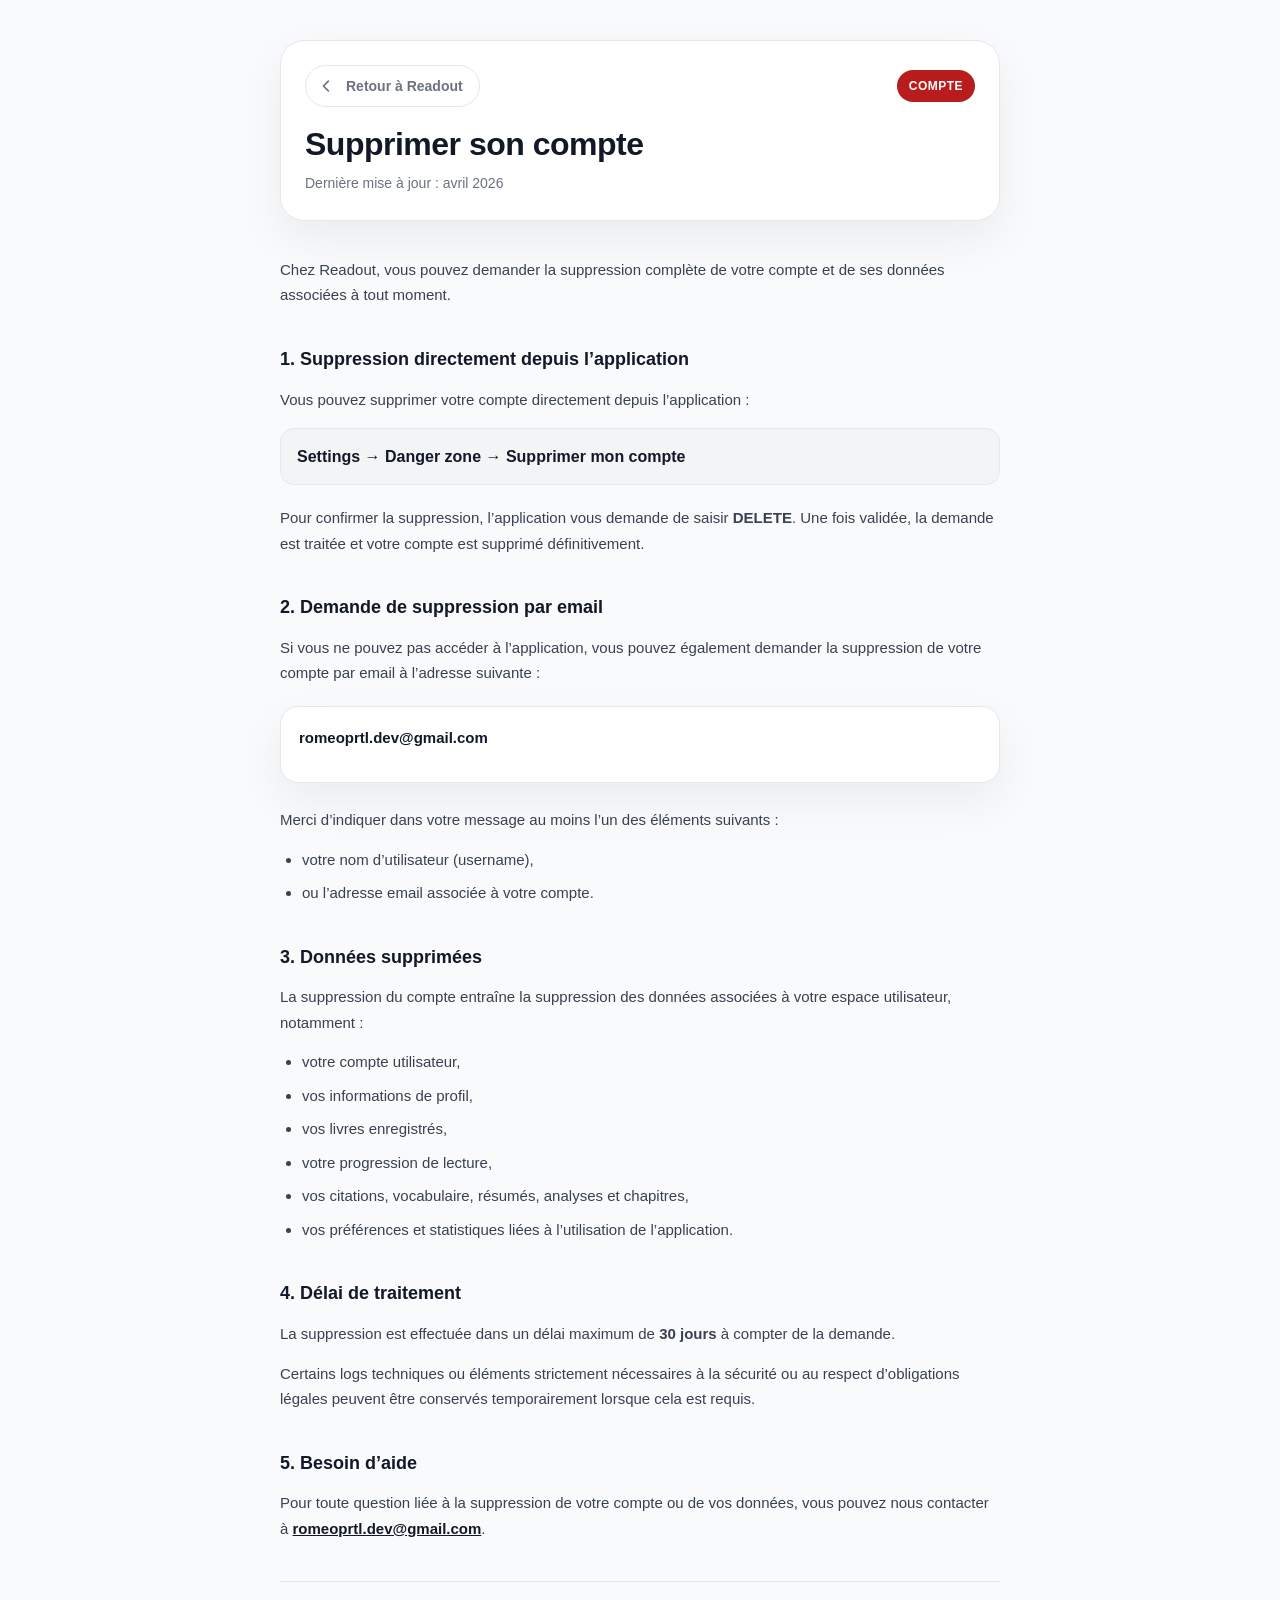
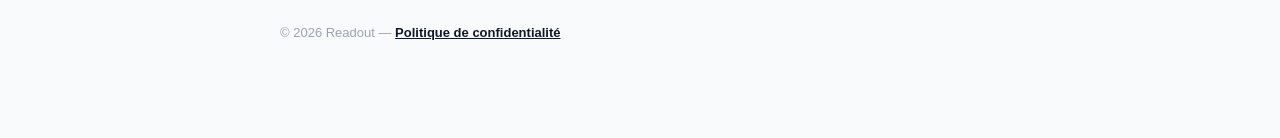
==== delete-account.html @ 40429bb2 "Create delete-account.html" ====
<!DOCTYPE html>
<html lang="fr">
<head>
  <meta charset="UTF-8" />
  <meta name="viewport" content="width=device-width, initial-scale=1.0" />
  <title>Supprimer son compte — Readout</title>
  <style>
    * { box-sizing: border-box; margin: 0; padding: 0; }

    :root {
      --bg: #f9fafb;
      --card: #ffffff;
      --text: #111827;
      --muted: #6b7280;
      --muted-soft: #9ca3af;
      --border: #e5e7eb;
      --border-strong: #d1d5db;
      --surface: #f3f4f6;
      --accent: #111827;
      --danger: #b91c1c;
      --shadow: 0 18px 45px rgba(17, 24, 39, 0.06);
      --radius-xl: 24px;
      --radius-lg: 18px;
      --radius-md: 14px;
    }

    body {
      font-family: -apple-system, BlinkMacSystemFont, "Segoe UI", Roboto, sans-serif;
      background: var(--bg);
      color: var(--text);
      line-height: 1.7;
      padding: 40px 20px 80px;
    }

    .container {
      max-width: 720px;
      margin: 0 auto;
    }

    .hero {
      background: var(--card);
      border: 1px solid var(--border);
      border-radius: var(--radius-xl);
      padding: 24px;
      margin-bottom: 36px;
      box-shadow: var(--shadow);
    }

    .hero-top {
      display: flex;
      align-items: center;
      justify-content: space-between;
      gap: 16px;
      margin-bottom: 20px;
      flex-wrap: wrap;
    }

    .back {
      display: inline-flex;
      align-items: center;
      justify-content: center;
      gap: 10px;
      min-height: 42px;
      padding: 0 16px 0 12px;
      border: 1px solid var(--border);
      border-radius: 999px;
      background: #fff;
      color: var(--muted);
      text-decoration: none;
      font-size: 14px;
      font-weight: 700;
      line-height: 1;
      transition: all 0.18s ease;
    }

    .back:hover {
      color: var(--text);
      border-color: var(--border-strong);
      background: var(--surface);
    }

    .back-icon {
      display: inline-flex;
      align-items: center;
      justify-content: center;
      width: 18px;
      height: 18px;
      flex: 0 0 18px;
      color: currentColor;
    }

    .back-text {
      display: inline-flex;
      align-items: center;
      line-height: 1;
      transform: translateY(-0.5px);
    }

    .badge {
      display: inline-flex;
      align-items: center;
      justify-content: center;
      min-height: 32px;
      padding: 0 12px;
      border-radius: 999px;
      background: var(--danger);
      color: #fff;
      font-size: 12px;
      font-weight: 800;
      letter-spacing: 0.04em;
      text-transform: uppercase;
    }

    .hero h1 {
      font-size: 32px;
      font-weight: 900;
      letter-spacing: -0.5px;
      line-height: 1.1;
      margin-bottom: 10px;
    }

    .meta {
      color: var(--muted);
      font-size: 14px;
      margin-bottom: 0;
    }

    h2 {
      font-size: 18px;
      font-weight: 800;
      margin: 36px 0 12px;
      color: var(--text);
    }

    p, li {
      color: #374151;
      font-size: 15px;
    }

    p {
      margin-bottom: 14px;
    }

    ul, ol {
      margin: 8px 0 16px 22px;
    }

    li + li {
      margin-top: 8px;
    }

    .card {
      background: #fff;
      border: 1px solid var(--border);
      border-radius: var(--radius-lg);
      padding: 18px;
      margin: 20px 0 24px;
      box-shadow: var(--shadow);
    }

    .card strong {
      color: var(--text);
    }

    .highlight {
      background: var(--surface);
      border: 1px solid var(--border);
      border-radius: var(--radius-md);
      padding: 14px 16px;
      margin: 16px 0 20px;
    }

    a {
      color: var(--text);
      font-weight: 700;
    }

    hr {
      border: none;
      border-top: 1px solid var(--border);
      margin: 40px 0;
    }

    .footer-note {
      font-size: 13px;
      color: var(--muted-soft);
    }

    @media (max-width: 640px) {
      body {
        padding: 24px 16px 64px;
      }

      .hero {
        padding: 20px;
        border-radius: 20px;
      }

      .hero h1 {
        font-size: 28px;
      }

      .hero-top {
        align-items: flex-start;
        flex-direction: column;
      }

      .back,
      .badge {
        width: fit-content;
      }
    }
  </style>
</head>
<body>
  <div class="container">
    <header class="hero">
      <div class="hero-top">
        <a class="back" href="/" aria-label="Retour à Readout">
          <span class="back-icon" aria-hidden="true">
            <svg viewBox="0 0 20 20" width="18" height="18" fill="none">
              <path
                d="M11.5 4.5L6 10l5.5 5.5"
                stroke="currentColor"
                stroke-width="1.9"
                stroke-linecap="round"
                stroke-linejoin="round"
              />
            </svg>
          </span>
          <span class="back-text">Retour à Readout</span>
        </a>
        <span class="badge">Compte</span>
      </div>

      <h1>Supprimer son compte</h1>
      <p class="meta">Dernière mise à jour : avril 2026</p>
    </header>

    <p>Chez Readout, vous pouvez demander la suppression complète de votre compte et de ses données associées à tout moment.</p>

    <h2>1. Suppression directement depuis l’application</h2>
    <p>Vous pouvez supprimer votre compte directement depuis l’application :</p>
    <div class="highlight">
      <strong>Settings → Danger zone → Supprimer mon compte</strong>
    </div>
    <p>Pour confirmer la suppression, l’application vous demande de saisir <strong>DELETE</strong>. Une fois validée, la demande est traitée et votre compte est supprimé définitivement.</p>

    <h2>2. Demande de suppression par email</h2>
    <p>Si vous ne pouvez pas accéder à l’application, vous pouvez également demander la suppression de votre compte par email à l’adresse suivante :</p>
    <div class="card">
      <p><strong>romeoprtl.dev@gmail.com</strong></p>
    </div>
    <p>Merci d’indiquer dans votre message au moins l’un des éléments suivants :</p>
    <ul>
      <li>votre nom d’utilisateur (username),</li>
      <li>ou l’adresse email associée à votre compte.</li>
    </ul>

    <h2>3. Données supprimées</h2>
    <p>La suppression du compte entraîne la suppression des données associées à votre espace utilisateur, notamment :</p>
    <ul>
      <li>votre compte utilisateur,</li>
      <li>vos informations de profil,</li>
      <li>vos livres enregistrés,</li>
      <li>votre progression de lecture,</li>
      <li>vos citations, vocabulaire, résumés, analyses et chapitres,</li>
      <li>vos préférences et statistiques liées à l’utilisation de l’application.</li>
    </ul>

    <h2>4. Délai de traitement</h2>
    <p>La suppression est effectuée dans un délai maximum de <strong>30 jours</strong> à compter de la demande.</p>
    <p>Certains logs techniques ou éléments strictement nécessaires à la sécurité ou au respect d’obligations légales peuvent être conservés temporairement lorsque cela est requis.</p>

    <h2>5. Besoin d’aide</h2>
    <p>Pour toute question liée à la suppression de votre compte ou de vos données, vous pouvez nous contacter à <a href="mailto:romeoprtl.dev@gmail.com">romeoprtl.dev@gmail.com</a>.</p>

    <hr>
    <p class="footer-note">© 2026 Readout — <a href="/privacy">Politique de confidentialité</a></p>
  </div>
</body>
</html>
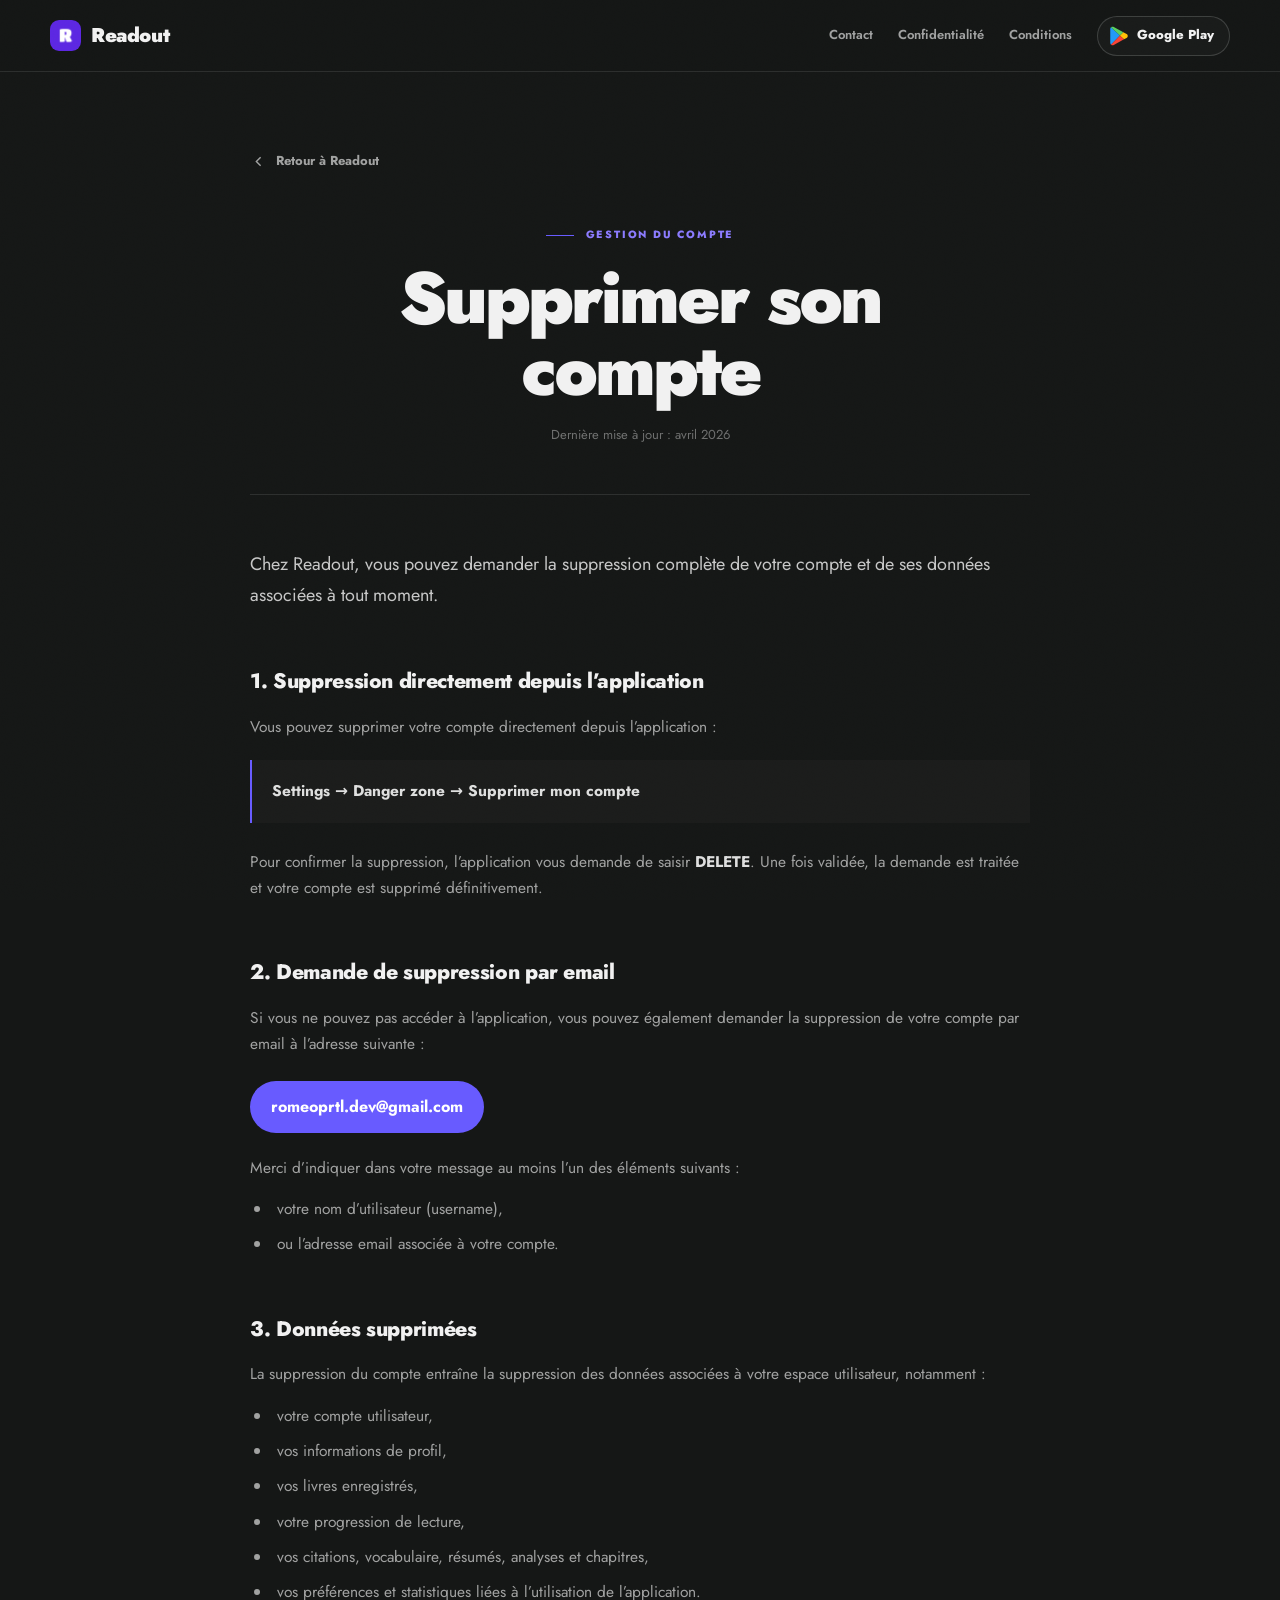
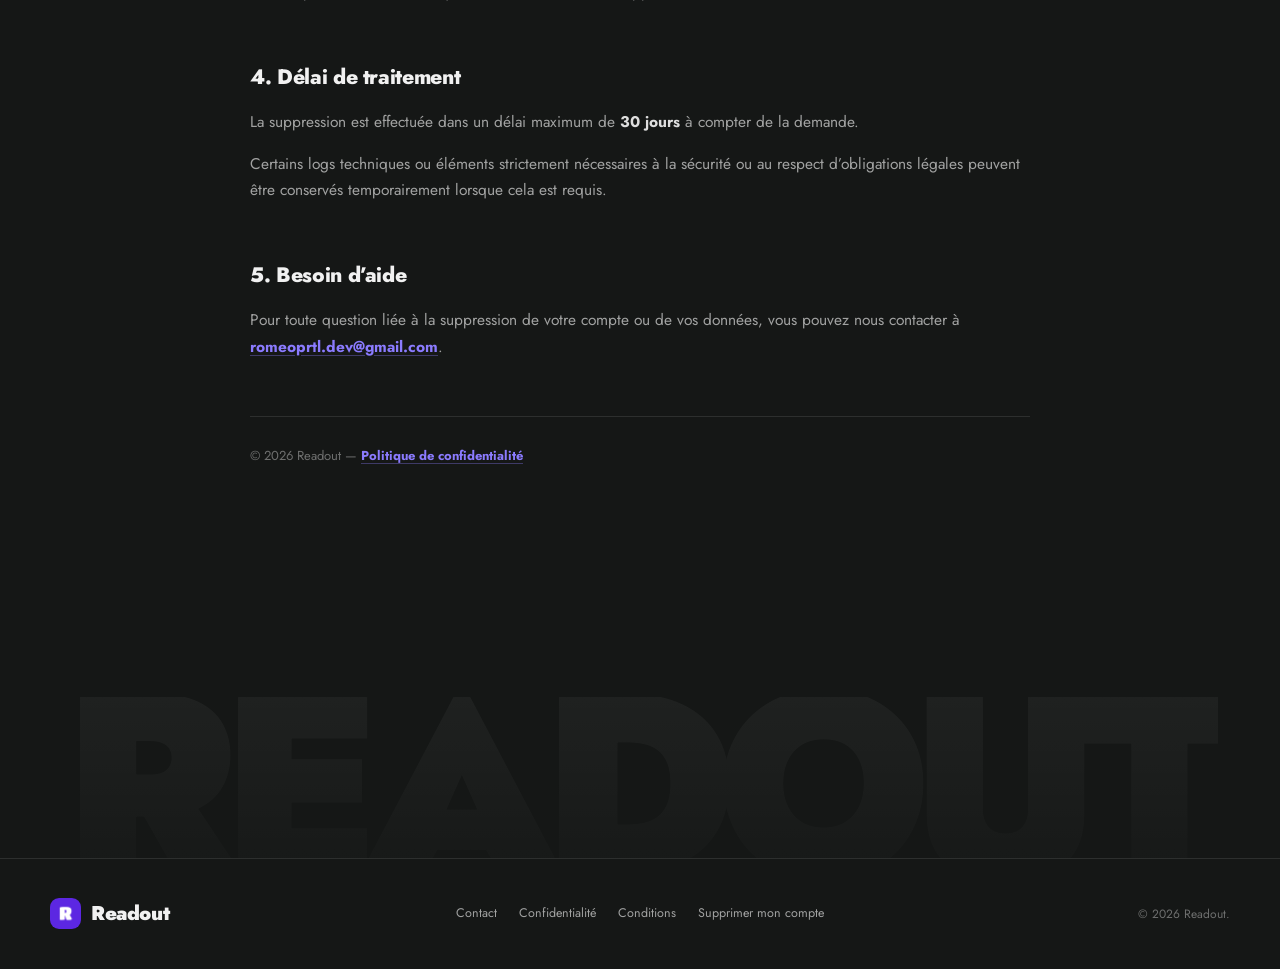
==== commit bbb1af37: "Replace site with new Readout landing page" ====
--- a/delete-account.html
+++ b/delete-account.html
@@ -3,280 +3,57 @@
 <head>
   <meta charset="UTF-8" />
   <meta name="viewport" content="width=device-width, initial-scale=1.0" />
+  <meta name="theme-color" content="#151716" />
   <title>Supprimer son compte — Readout</title>
-  <style>
-    * { box-sizing: border-box; margin: 0; padding: 0; }
-
-    :root {
-      --bg: #f9fafb;
-      --card: #ffffff;
-      --text: #111827;
-      --muted: #6b7280;
-      --muted-soft: #9ca3af;
-      --border: #e5e7eb;
-      --border-strong: #d1d5db;
-      --surface: #f3f4f6;
-      --accent: #111827;
-      --danger: #b91c1c;
-      --shadow: 0 18px 45px rgba(17, 24, 39, 0.06);
-      --radius-xl: 24px;
-      --radius-lg: 18px;
-      --radius-md: 14px;
-    }
-
-    body {
-      font-family: -apple-system, BlinkMacSystemFont, "Segoe UI", Roboto, sans-serif;
-      background: var(--bg);
-      color: var(--text);
-      line-height: 1.7;
-      padding: 40px 20px 80px;
-    }
-
-    .container {
-      max-width: 720px;
-      margin: 0 auto;
-    }
-
-    .hero {
-      background: var(--card);
-      border: 1px solid var(--border);
-      border-radius: var(--radius-xl);
-      padding: 24px;
-      margin-bottom: 36px;
-      box-shadow: var(--shadow);
-    }
-
-    .hero-top {
-      display: flex;
-      align-items: center;
-      justify-content: space-between;
-      gap: 16px;
-      margin-bottom: 20px;
-      flex-wrap: wrap;
-    }
-
-    .back {
-      display: inline-flex;
-      align-items: center;
-      justify-content: center;
-      gap: 10px;
-      min-height: 42px;
-      padding: 0 16px 0 12px;
-      border: 1px solid var(--border);
-      border-radius: 999px;
-      background: #fff;
-      color: var(--muted);
-      text-decoration: none;
-      font-size: 14px;
-      font-weight: 700;
-      line-height: 1;
-      transition: all 0.18s ease;
-    }
-
-    .back:hover {
-      color: var(--text);
-      border-color: var(--border-strong);
-      background: var(--surface);
-    }
-
-    .back-icon {
-      display: inline-flex;
-      align-items: center;
-      justify-content: center;
-      width: 18px;
-      height: 18px;
-      flex: 0 0 18px;
-      color: currentColor;
-    }
-
-    .back-text {
-      display: inline-flex;
-      align-items: center;
-      line-height: 1;
-      transform: translateY(-0.5px);
-    }
-
-    .badge {
-      display: inline-flex;
-      align-items: center;
-      justify-content: center;
-      min-height: 32px;
-      padding: 0 12px;
-      border-radius: 999px;
-      background: var(--danger);
-      color: #fff;
-      font-size: 12px;
-      font-weight: 800;
-      letter-spacing: 0.04em;
-      text-transform: uppercase;
-    }
-
-    .hero h1 {
-      font-size: 32px;
-      font-weight: 900;
-      letter-spacing: -0.5px;
-      line-height: 1.1;
-      margin-bottom: 10px;
-    }
-
-    .meta {
-      color: var(--muted);
-      font-size: 14px;
-      margin-bottom: 0;
-    }
-
-    h2 {
-      font-size: 18px;
-      font-weight: 800;
-      margin: 36px 0 12px;
-      color: var(--text);
-    }
-
-    p, li {
-      color: #374151;
-      font-size: 15px;
-    }
-
-    p {
-      margin-bottom: 14px;
-    }
-
-    ul, ol {
-      margin: 8px 0 16px 22px;
-    }
-
-    li + li {
-      margin-top: 8px;
-    }
-
-    .card {
-      background: #fff;
-      border: 1px solid var(--border);
-      border-radius: var(--radius-lg);
-      padding: 18px;
-      margin: 20px 0 24px;
-      box-shadow: var(--shadow);
-    }
-
-    .card strong {
-      color: var(--text);
-    }
-
-    .highlight {
-      background: var(--surface);
-      border: 1px solid var(--border);
-      border-radius: var(--radius-md);
-      padding: 14px 16px;
-      margin: 16px 0 20px;
-    }
-
-    a {
-      color: var(--text);
-      font-weight: 700;
-    }
-
-    hr {
-      border: none;
-      border-top: 1px solid var(--border);
-      margin: 40px 0;
-    }
-
-    .footer-note {
-      font-size: 13px;
-      color: var(--muted-soft);
-    }
-
-    @media (max-width: 640px) {
-      body {
-        padding: 24px 16px 64px;
-      }
-
-      .hero {
-        padding: 20px;
-        border-radius: 20px;
-      }
-
-      .hero h1 {
-        font-size: 28px;
-      }
-
-      .hero-top {
-        align-items: flex-start;
-        flex-direction: column;
-      }
-
-      .back,
-      .badge {
-        width: fit-content;
-      }
-    }
-  </style>
+  <meta name="description" content="Procédure de suppression d’un compte Readout et des données associées." />
+  <link rel="icon" type="image/png" href="screens/icon-Readout.png" />
+  <link rel="stylesheet" href="legal.css" />
 </head>
 <body>
-  <div class="container">
-    <header class="hero">
-      <div class="hero-top">
-        <a class="back" href="/" aria-label="Retour à Readout">
-          <span class="back-icon" aria-hidden="true">
-            <svg viewBox="0 0 20 20" width="18" height="18" fill="none">
-              <path
-                d="M11.5 4.5L6 10l5.5 5.5"
-                stroke="currentColor"
-                stroke-width="1.9"
-                stroke-linecap="round"
-                stroke-linejoin="round"
-              />
-            </svg>
-          </span>
-          <span class="back-text">Retour à Readout</span>
-        </a>
-        <span class="badge">Compte</span>
-      </div>
+  <nav class="site-nav"><div class="wrap nav-inner"><a href="index.html" class="logo"><img class="brand-icon" src="screens/icon-Readout.png" alt="" />Readout</a><div class="nav-links"><a href="contact.html">Contact</a><a href="privacy.html">Confidentialité</a><a href="terms.html">Conditions</a><a href="index.html#get" class="nav-cta"><img src="screens/googlePlay.svg" alt="" />Google Play</a></div></div></nav>
 
-      <h1>Supprimer son compte</h1>
-      <p class="meta">Dernière mise à jour : avril 2026</p>
-    </header>
+  <main class="legal-page">
+    <a class="back-link" href="index.html"><svg viewBox="0 0 24 24" fill="none" stroke="currentColor" stroke-width="2" aria-hidden="true"><path d="m15 18-6-6 6-6"/></svg>Retour à Readout</a>
+    <header class="legal-header"><span class="legal-label">Gestion du compte</span><h1>Supprimer son compte</h1><p class="meta">Dernière mise à jour : avril 2026</p></header>
 
-    <p>Chez Readout, vous pouvez demander la suppression complète de votre compte et de ses données associées à tout moment.</p>
+    <article class="legal-content">
+      <p class="intro">Chez Readout, vous pouvez demander la suppression complète de votre compte et de ses données associées à tout moment.</p>
 
-    <h2>1. Suppression directement depuis l’application</h2>
-    <p>Vous pouvez supprimer votre compte directement depuis l’application :</p>
-    <div class="highlight">
-      <strong>Settings → Danger zone → Supprimer mon compte</strong>
-    </div>
-    <p>Pour confirmer la suppression, l’application vous demande de saisir <strong>DELETE</strong>. Une fois validée, la demande est traitée et votre compte est supprimé définitivement.</p>
+      <h2>1. Suppression directement depuis l’application</h2>
+      <p>Vous pouvez supprimer votre compte directement depuis l’application :</p>
+      <div class="info-block"><p><strong>Settings → Danger zone → Supprimer mon compte</strong></p></div>
+      <p>Pour confirmer la suppression, l’application vous demande de saisir <strong>DELETE</strong>. Une fois validée, la demande est traitée et votre compte est supprimé définitivement.</p>
 
-    <h2>2. Demande de suppression par email</h2>
-    <p>Si vous ne pouvez pas accéder à l’application, vous pouvez également demander la suppression de votre compte par email à l’adresse suivante :</p>
-    <div class="card">
-      <p><strong>romeoprtl.dev@gmail.com</strong></p>
-    </div>
-    <p>Merci d’indiquer dans votre message au moins l’un des éléments suivants :</p>
-    <ul>
-      <li>votre nom d’utilisateur (username),</li>
-      <li>ou l’adresse email associée à votre compte.</li>
-    </ul>
+      <h2>2. Demande de suppression par email</h2>
+      <p>Si vous ne pouvez pas accéder à l’application, vous pouvez également demander la suppression de votre compte par email à l’adresse suivante :</p>
+      <a class="email-link" href="mailto:romeoprtl.dev@gmail.com?subject=Suppression%20de%20mon%20compte%20Readout">romeoprtl.dev@gmail.com</a>
+      <p style="margin-top:22px">Merci d’indiquer dans votre message au moins l’un des éléments suivants :</p>
+      <ul><li>votre nom d’utilisateur (username),</li><li>ou l’adresse email associée à votre compte.</li></ul>
 
-    <h2>3. Données supprimées</h2>
-    <p>La suppression du compte entraîne la suppression des données associées à votre espace utilisateur, notamment :</p>
-    <ul>
-      <li>votre compte utilisateur,</li>
-      <li>vos informations de profil,</li>
-      <li>vos livres enregistrés,</li>
-      <li>votre progression de lecture,</li>
-      <li>vos citations, vocabulaire, résumés, analyses et chapitres,</li>
-      <li>vos préférences et statistiques liées à l’utilisation de l’application.</li>
-    </ul>
+      <h2>3. Données supprimées</h2>
+      <p>La suppression du compte entraîne la suppression des données associées à votre espace utilisateur, notamment :</p>
+      <ul>
+        <li>votre compte utilisateur,</li>
+        <li>vos informations de profil,</li>
+        <li>vos livres enregistrés,</li>
+        <li>votre progression de lecture,</li>
+        <li>vos citations, vocabulaire, résumés, analyses et chapitres,</li>
+        <li>vos préférences et statistiques liées à l’utilisation de l’application.</li>
+      </ul>
 
-    <h2>4. Délai de traitement</h2>
-    <p>La suppression est effectuée dans un délai maximum de <strong>30 jours</strong> à compter de la demande.</p>
-    <p>Certains logs techniques ou éléments strictement nécessaires à la sécurité ou au respect d’obligations légales peuvent être conservés temporairement lorsque cela est requis.</p>
+      <h2>4. Délai de traitement</h2>
+      <p>La suppression est effectuée dans un délai maximum de <strong>30 jours</strong> à compter de la demande.</p>
+      <p>Certains logs techniques ou éléments strictement nécessaires à la sécurité ou au respect d’obligations légales peuvent être conservés temporairement lorsque cela est requis.</p>
 
-    <h2>5. Besoin d’aide</h2>
-    <p>Pour toute question liée à la suppression de votre compte ou de vos données, vous pouvez nous contacter à <a href="mailto:romeoprtl.dev@gmail.com">romeoprtl.dev@gmail.com</a>.</p>
+      <h2>5. Besoin d’aide</h2>
+      <p>Pour toute question liée à la suppression de votre compte ou de vos données, vous pouvez nous contacter à <a href="mailto:romeoprtl.dev@gmail.com">romeoprtl.dev@gmail.com</a>.</p>
 
-    <hr>
-    <p class="footer-note">© 2026 Readout — <a href="/privacy">Politique de confidentialité</a></p>
-  </div>
+      <hr />
+      <p class="footer-note">© 2026 Readout — <a href="privacy.html">Politique de confidentialité</a></p>
+    </article>
+  </main>
+
+  <div class="brand-signature" aria-hidden="true"><span>READOUT</span></div>
+  <footer class="site-footer"><div class="wrap footer-inner"><a href="index.html" class="logo"><img class="brand-icon" src="screens/icon-Readout.png" alt="" />Readout</a><div class="footer-links"><a href="contact.html">Contact</a><a href="privacy.html">Confidentialité</a><a href="terms.html">Conditions</a><a href="delete-account.html">Supprimer mon compte</a></div><p class="copyright">© 2026 Readout.</p></div></footer>
 </body>
 </html>
--- a/legal.css
+++ b/legal.css
@@ -0,0 +1,120 @@
+@import url('https://fonts.googleapis.com/css2?family=Jost:wght@400;500;600;700;800;900&display=swap');
+
+:root {
+  --bg: #151716;
+  --text: rgba(255,255,255,.94);
+  --muted: rgba(255,255,255,.60);
+  --faint: rgba(255,255,255,.38);
+  --border: rgba(255,255,255,.10);
+  --primary: #685BFF;
+  --primary-2: #8B7BFF;
+  --primary-soft: rgba(104,91,255,.14);
+  --maxw: 1180px;
+}
+
+* { box-sizing: border-box; margin: 0; padding: 0; }
+html { scroll-behavior: smooth; }
+body {
+  min-height: 100vh; background: var(--bg); color: var(--text);
+  font-family: 'Jost', system-ui, sans-serif; line-height: 1.7; -webkit-font-smoothing: antialiased;
+}
+body::after {
+  content: ""; position: fixed; inset: 0; z-index: 9999; pointer-events: none;
+  opacity: .028; mix-blend-mode: overlay;
+  background-image: url("data:image/svg+xml,%3Csvg xmlns='http://www.w3.org/2000/svg' width='120' height='120'%3E%3Cfilter id='n'%3E%3CfeTurbulence type='fractalNoise' baseFrequency='.9' numOctaves='3'/%3E%3C/filter%3E%3Crect width='100%25' height='100%25' filter='url(%23n)'/%3E%3C/svg%3E");
+}
+a { color: inherit; text-decoration: none; }
+::selection { background: rgba(104,91,255,.4); }
+.wrap { width: min(var(--maxw), calc(100% - 48px)); margin-inline: auto; }
+
+.site-nav {
+  position: fixed; inset: 0 0 auto; z-index: 100; height: 72px;
+  background: rgba(21,23,22,.84); border-bottom: 1px solid var(--border); backdrop-filter: blur(18px);
+}
+.nav-inner { height: 100%; display: flex; align-items: center; justify-content: space-between; }
+.logo { display: inline-flex; align-items: center; gap: 10px; font-size: 20px; font-weight: 900; letter-spacing: -.4px; }
+.brand-icon { display: block; width: 31px; height: 31px; border-radius: 9px; }
+.nav-links { display: flex; align-items: center; gap: 25px; }
+.nav-links a { color: var(--muted); font-size: 13px; font-weight: 600; transition: color .2s; }
+.nav-links a:hover, .nav-links a[aria-current="page"] { color: var(--text); }
+.nav-cta {
+  display: inline-flex; align-items: center; gap: 8px; min-height: 40px; padding: 0 15px 0 11px;
+  border: 1px solid rgba(255,255,255,.16); border-radius: 999px; background: rgba(255,255,255,.025);
+  color: var(--text) !important; font-weight: 800 !important; transition: transform .2s, border-color .2s, background .2s !important;
+}
+.nav-cta img { display: block; width: 20px; height: 20px; object-fit: contain; }
+.nav-cta:hover { transform: translateY(-2px); border-color: rgba(104,91,255,.5); background: var(--primary-soft); }
+
+.legal-page { width: min(780px, calc(100% - 48px)); margin: 0 auto; padding: 150px 0 120px; }
+.back-link {
+  display: inline-flex; align-items: center; gap: 9px; margin-bottom: 54px;
+  color: var(--muted); font-size: 13px; font-weight: 700; transition: color .2s, transform .2s;
+}
+.back-link:hover { color: var(--text); transform: translateX(-3px); }
+.back-link svg { width: 17px; height: 17px; }
+.legal-label { display: flex; align-items: center; justify-content: center; gap: 12px; margin-bottom: 18px; color: var(--primary-2); font-size: 10.5px; font-weight: 800; letter-spacing: 1.8px; text-transform: uppercase; }
+.legal-label::before { content: ""; width: 28px; height: 1px; background: var(--primary); }
+.legal-header { padding-bottom: 48px; margin-bottom: 54px; border-bottom: 1px solid var(--border); text-align: center; }
+.legal-header h1 { max-width: 720px; margin-inline: auto; font-size: clamp(44px, 7vw, 72px); font-weight: 900; letter-spacing: -3px; line-height: 1; }
+.meta { margin-top: 18px; color: var(--faint); font-size: 13px; }
+.intro { color: rgba(255,255,255,.76) !important; font-size: 18px !important; line-height: 1.7 !important; }
+
+.legal-content h2 { margin: 54px 0 14px; color: var(--text); font-size: 21px; font-weight: 800; letter-spacing: -.35px; }
+.legal-content p, .legal-content li { color: var(--muted); font-size: 15.5px; }
+.legal-content p { margin-bottom: 15px; }
+.legal-content strong { color: rgba(255,255,255,.86); font-weight: 700; }
+.legal-content a { color: var(--primary-2); font-weight: 700; text-decoration: underline; text-decoration-color: rgba(139,123,255,.35); text-underline-offset: 3px; }
+.legal-content ul, .legal-content ol { margin: 10px 0 20px 22px; }
+.legal-content li { padding-left: 5px; }
+.legal-content li + li { margin-top: 9px; }
+.legal-content hr { height: 1px; margin: 56px 0 28px; border: 0; background: var(--border); }
+.footer-note { color: var(--faint) !important; font-size: 13px !important; }
+
+.table-wrap { width: 100%; margin: 20px 0 30px; overflow-x: auto; border: 1px solid var(--border); border-radius: 16px; }
+table { width: 100%; min-width: 600px; border-collapse: collapse; font-size: 14px; }
+th { padding: 13px 15px; color: var(--text); background: rgba(255,255,255,.035); text-align: left; font-weight: 800; }
+td { padding: 13px 15px; color: var(--muted); border-top: 1px solid var(--border); vertical-align: top; }
+th + th, td + td { border-left: 1px solid var(--border); }
+
+.info-block { margin: 20px 0 26px; padding: 18px 20px; border-left: 2px solid var(--primary); background: rgba(255,255,255,.025); }
+.info-block p:last-child { margin-bottom: 0; }
+.email-link {
+  display: inline-flex; align-items: center; gap: 10px; min-height: 52px; margin-top: 8px; padding: 0 20px;
+  border: 1px solid rgba(104,91,255,.45); border-radius: 999px; color: #fff !important;
+  background: var(--primary); text-decoration: none !important; transition: transform .2s, background .2s;
+}
+.email-link:hover { transform: translateY(-2px); background: var(--primary-2); }
+.contact-list { margin-top: 34px; border-top: 1px solid var(--border); }
+.contact-row { display: grid; grid-template-columns: 180px 1fr; gap: 30px; padding: 23px 0; border-bottom: 1px solid var(--border); }
+.contact-row strong { color: var(--text); }
+.contact-row p { margin: 0; }
+
+.brand-signature { height: clamp(150px, 20vw, 310px); display: flex; align-items: flex-end; justify-content: center; overflow: hidden; pointer-events: none; }
+.brand-signature span {
+  white-space: nowrap; font-size: clamp(100px, 20vw, 360px); font-weight: 900; line-height: .68; letter-spacing: -.082em;
+  transform: translateY(.05em); color: transparent;
+  background: linear-gradient(180deg, rgba(255,255,255,.045), rgba(255,255,255,.012)); -webkit-background-clip: text; background-clip: text;
+}
+.site-footer { border-top: 1px solid var(--border); }
+.footer-inner { min-height: 110px; display: grid; grid-template-columns: 1fr auto 1fr; align-items: center; gap: 24px; }
+.footer-links { display: flex; gap: 22px; }
+.footer-links a { color: var(--muted); font-size: 12.5px; }
+.footer-links a:hover { color: var(--text); }
+.copyright { justify-self: end; color: var(--faint); font-size: 12px; }
+
+@media (max-width: 760px) {
+  .wrap, .legal-page { width: min(100% - 32px, var(--maxw)); }
+  .site-nav { height: 66px; }
+  .nav-links a:not(.nav-cta) { display: none; }
+  .legal-page { padding: 120px 0 90px; }
+  .back-link { margin-bottom: 42px; }
+  .legal-header { padding-bottom: 38px; margin-bottom: 40px; }
+  .legal-header h1 { font-size: clamp(40px, 13vw, 56px); letter-spacing: -2px; }
+  .legal-content h2 { margin-top: 44px; }
+  .contact-row { grid-template-columns: 1fr; gap: 6px; }
+  .brand-signature { height: 135px; }
+  .brand-signature span { font-size: 28vw; }
+  .footer-inner { min-height: 96px; grid-template-columns: 1fr auto; }
+  .footer-links { display: none; }
+  .copyright { max-width: 145px; text-align: right; }
+}
